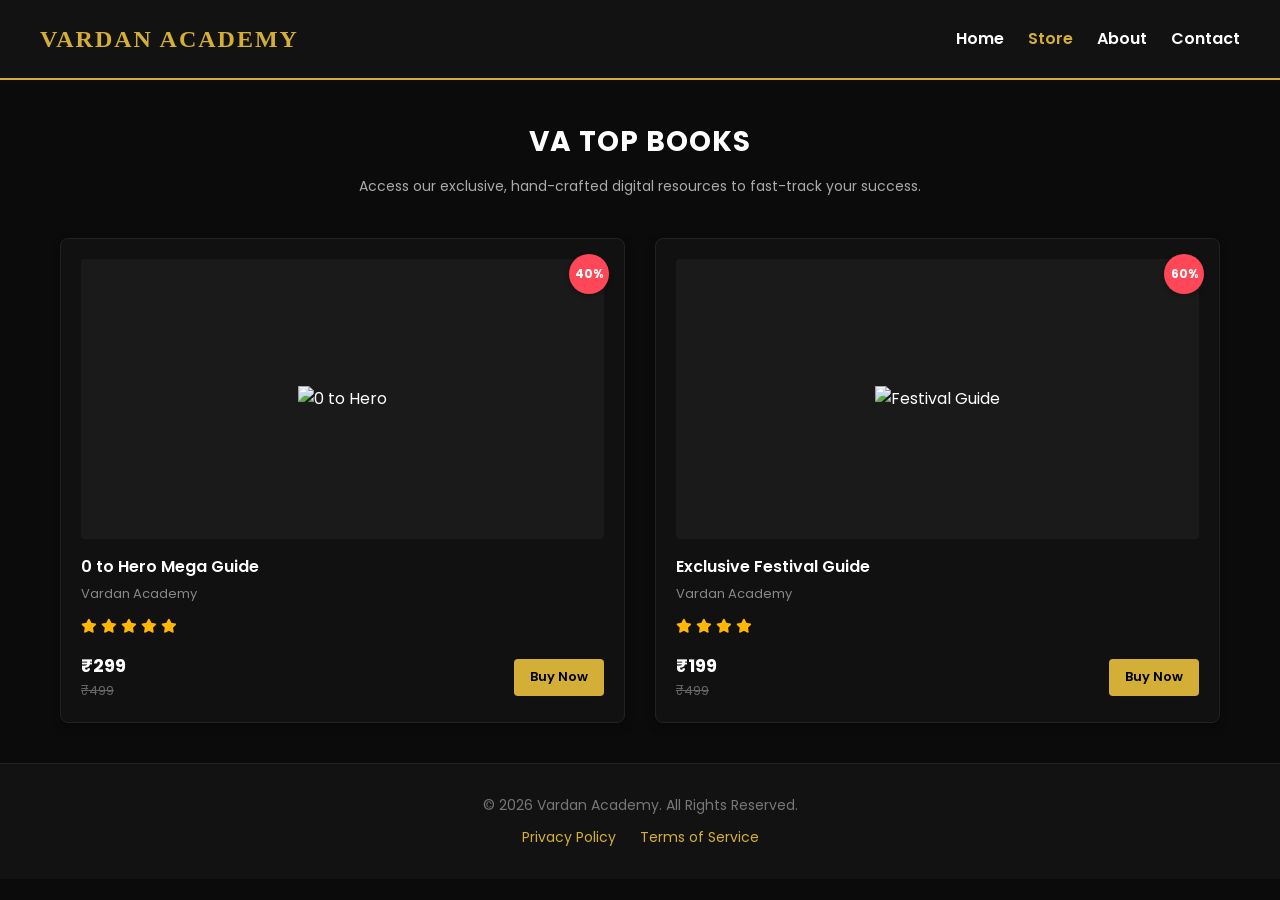
==== store.html @ 58d8c9d0 "Create store.html" ====
<!DOCTYPE html>
<html lang="en">
<head>
    <meta charset="UTF-8">
    <meta name="viewport" content="width=device-width, initial-scale=1.0">
    <title>Premium Store | Vardan Academy</title>
    <link rel="stylesheet" href="style.css">
    <!-- Google Fonts -->
    <link href="https://fonts.googleapis.com/css2?family=Poppins:wght@400;500;600;700&display=swap" rel="stylesheet">
    <!-- FontAwesome for Stars -->
    <link rel="stylesheet" href="https://cdnjs.cloudflare.com/ajax/libs/font-awesome/6.0.0/css/all.min.css">
    <style>
        body {
            font-family: 'Poppins', sans-serif;
            background-color: #0b0b0b;
            color: #fff;
        }
        .store-container {
            max-width: 1200px;
            margin: 40px auto;
            padding: 0 20px;
            text-align: center;
        }
        .store-title {
            font-size: 28px;
            font-weight: 700;
            margin-bottom: 10px;
            color: #fff;
            letter-spacing: 1px;
        }
        .store-subtitle {
            color: #aaa;
            font-size: 14px;
            margin-bottom: 40px;
        }
        /* Grid Layout like Bookswagon */
        .book-grid {
            display: grid;
            grid-template-columns: repeat(auto-fit, minmax(240px, 1fr));
            gap: 30px;
            justify-content: center;
        }
        /* Book Card Style */
        .book-card {
            background: #111;
            border: 1px solid #222;
            border-radius: 8px;
            padding: 20px;
            position: relative;
            text-align: left;
            box-shadow: 0 4px 10px rgba(0,0,0,0.3);
            transition: transform 0.3s ease;
        }
        .book-card:hover {
            transform: translateY(-5px);
            border-color: #d4af37;
        }
        /* Pro Discount Tag */
        .discount-tag {
            position: absolute;
            top: 15px;
            right: 15px;
            background: #ff4757;
            color: white;
            font-size: 12px;
            font-weight: 700;
            width: 40px;
            height: 40px;
            border-radius: 50%;
            display: flex;
            align-items: center;
            justify-content: center;
            z-index: 10;
            box-shadow: 0 2px 5px rgba(0,0,0,0.3);
        }
        /* Book Image Container */
        .book-img-box {
            width: 100%;
            height: 280px;
            display: flex;
            align-items: center;
            justify-content: center;
            margin-bottom: 15px;
            background: #1a1a1a;
            border-radius: 4px;
            overflow: hidden;
        }
        .book-img-box img {
            max-width: 100%;
            max-height: 100%;
            object-fit: contain;
            pointer-events: none;
        }
        /* Book Info */
        .book-name {
            font-size: 16px;
            font-weight: 600;
            color: #fff;
            margin: 5px 0;
            white-space: nowrap;
            overflow: hidden;
            text-overflow: ellipsis;
        }
        .book-author {
            font-size: 13px;
            color: #888;
            margin-bottom: 10px;
        }
        /* Star Ratings */
        .rating-stars {
            color: #ffb703;
            font-size: 14px;
            margin-bottom: 15px;
        }
        /* Price & Button Row */
        .price-btn-row {
            display: flex;
            justify-content: space-between;
            align-items: center;
        }
        .price-box {
            display: flex;
            flex-direction: column;
        }
        .current-price {
            font-size: 18px;
            font-weight: 700;
            color: #fff;
        }
        .old-price {
            font-size: 13px;
            color: #666;
            text-decoration: line-through;
        }
        .buy-btn {
            background: #d4af37;
            color: #000;
            padding: 8px 16px;
            border-radius: 4px;
            font-weight: 600;
            font-size: 13px;
            text-decoration: none;
            transition: background 0.2s;
        }
        .buy-btn:hover {
            background: #fff;
        }
    </style>
</head>
<body>

    <!-- Header / Navbar -->
    <header class="navbar">
        <div class="logo">VARDAN ACADEMY</div>
        <nav>
            <a href="index.html">Home</a>
            <a href="store.html" class="active">Store</a>
            <a href="#">About</a>
            <a href="#">Contact</a>
        </nav>
    </header>

    <!-- Pro Store Section -->
    <div class="store-container">
        <h1 class="store-title">VA TOP BOOKS</h1>
        <p class="store-subtitle">Access our exclusive, hand-crafted digital resources to fast-track your success.</p>
        
        <div class="book-grid">
            
            <!-- Book 1 -->
            <div class="book-card">
                <div class="discount-tag">40%</div>
                <div class="book-img-box">
                    <img src="cover.jpg" alt="0 to Hero">
                </div>
                <div class="book-name">0 to Hero Mega Guide</div>
                <div class="book-author">Vardan Academy</div>
                <div class="rating-stars">
                    <i class="fas fa-star"></i>
                    <i class="fas fa-star"></i>
                    <i class="fas fa-star"></i>
                    <i class="fas fa-star"></i>
                    <i class="fas fa-star"></i>
                </div>
                <div class="price-btn-row">
                    <div class="price-box">
                        <span class="current-price">₹299</span>
                        <span class="old-price">₹499</span>
                    </div>
                    <a href="upi://pay?pa=aryasuraj25004@okhdfcbank&pn=Vardan%20Academy&am=299&cu=INR" class="buy-btn">Buy Now</a>
                </div>
            </div>

            <!-- Book 2 -->
            <div class="book-card">
                <div class="discount-tag">60%</div>
                <div class="book-img-box">
                    <img src="cover.jpg" alt="Festival Guide">
                </div>
                <div class="book-name">Exclusive Festival Guide</div>
                <div class="book-author">Vardan Academy</div>
                <div class="rating-stars">
                    <i class="fas fa-star"></i>
                    <i class="fas fa-star"></i>
                    <i class="fas fa-star"></i>
                    <i class="fas fa-star"></i>
                    <i class="fas fa-star-4-half"></i>
                </div>
                <div class="price-btn-row">
                    <div class="price-box">
                        <span class="current-price">₹199</span>
                        <span class="old-price">₹499</span>
                    </div>
                    <a href="upi://pay?pa=aryasuraj25004@okhdfcbank&pn=Vardan%20Academy&am=199&cu=INR" class="buy-btn">Buy Now</a>
                </div>
            </div>

        </div>
    </div>

    <!-- Footer -->
    <footer>
        <p>&copy; 2026 Vardan Academy. All Rights Reserved.</p>
        <div class="footer-links">
            <a href="#">Privacy Policy</a>
            <a href="#">Terms of Service</a>
        </div>
    </footer>

    <script src="script.js"></script>
</body>
                                           </html>
---- style.css ----
/* Reset & Base Styles */
* {
    margin: 0;
    padding: 0;
    box-sizing: border-box;
}

body {
    font-family: 'Poppins', sans-serif;
    background-color: #0a0a0a; /* Premium Dark Background */
    color: #ffffff;
    line-height: 1.6;
}

/* Navbar / Header */
.navbar {
    display: flex;
    justify-content: space-between;
    align-items: center;
    padding: 20px 40px;
    background-color: #121212;
    border-bottom: 2px solid #d4af37; /* Gold Border */
    position: sticky;
    top: 0;
    z-index: 100;
}

.logo {
    font-family: 'Cinzel', serif;
    font-size: 24px;
    font-weight: 800;
    color: #d4af37; /* Metallic Gold */
    letter-spacing: 2px;
}

.navbar nav a {
    color: #ffffff;
    text-decoration: none;
    margin-left: 20px;
    font-weight: 600;
    transition: color 0.3s;
}

.navbar nav a:hover, .navbar nav a.active {
    color: #d4af37;
}

/* Hero Section */
.hero {
    height: 80vh;
    display: flex;
    align-items: center;
    justify-content: center;
    text-align: center;
    background: radial-gradient(circle, #1a1a1a 0%, #0a0a0a 100%);
    padding: 20px;
}

.hero-content h1 {
    font-family: 'Cinzel', serif;
    font-size: 48px;
    color: #d4af37;
    margin-bottom: 20px;
}

.hero-content p {
    font-size: 18px;
    max-width: 600px;
    margin: 0 auto 30px auto;
    color: #cccccc;
}

/* Premium Buttons */
.hero-buttons a {
    display: inline-block;
    padding: 12px 30px;
    text-decoration: none;
    font-weight: 600;
    border-radius: 4px;
    margin: 10px;
    transition: all 0.3s;
}

.btn-gold {
    background-color: #d4af37;
    color: #0a0a0a;
}

.btn-gold:hover {
    background-color: #f3e5ab;
    transform: translateY(-2px);
}

.btn-outline {
    border: 2px solid #d4af37;
    color: #d4af37;
}

.btn-outline:hover {
    background-color: #d4af37;
    color: #0a0a0a;
    transform: translateY(-2px);
}

/* Footer */
footer {
    background-color: #121212;
    text-align: center;
    padding: 30px 20px;
    border-top: 1px solid #222222;
    font-size: 14px;
    color: #777777;
}

footer .footer-links {
    margin-top: 10px;
}

footer .footer-links a {
    color: #d4af37;
    text-decoration: none;
    margin: 0 10px;
}

/* Mobile Responsive */
@media (max-width: 768px) {
    .navbar {
        flex-direction: column;
        padding: 15px;
    }
    .navbar nav {
        margin-top: 15px;
    }
    .hero-content h1 {
        font-size: 32px;
    }
    .hero-content p {
        font-size: 14px;
    }
  }
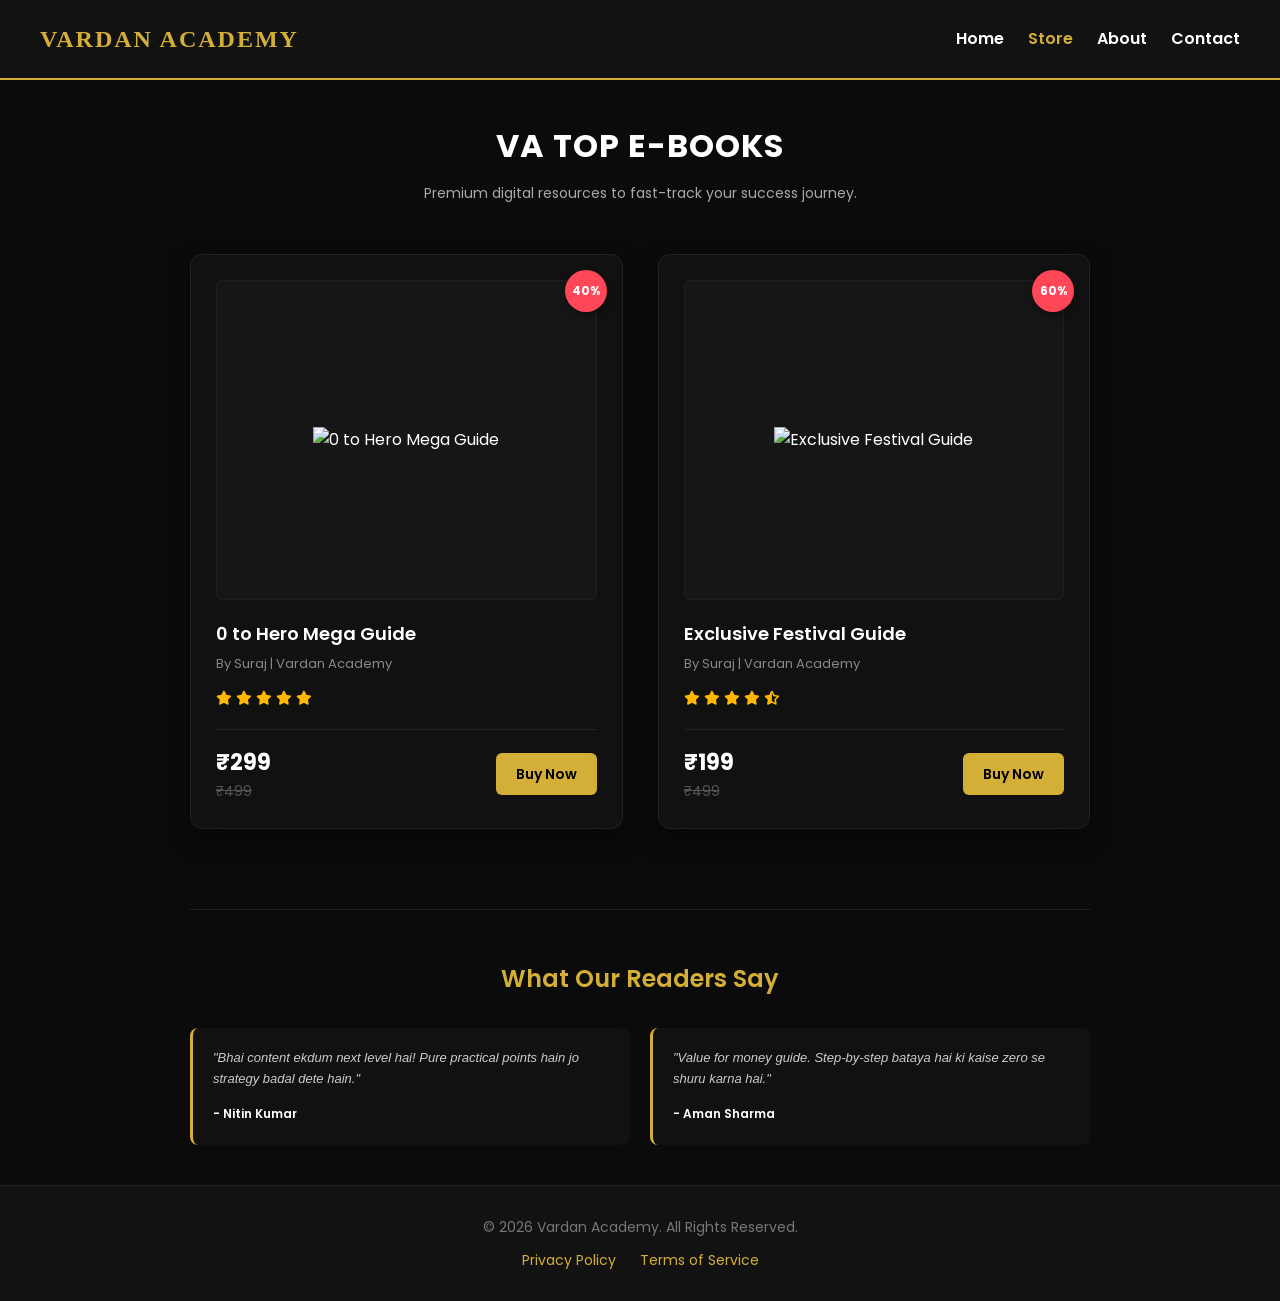
==== commit b83d7fbc: "Create store.html" ====
--- a/store.html
+++ b/store.html
@@ -7,13 +7,14 @@
     <link rel="stylesheet" href="style.css">
     <!-- Google Fonts -->
     <link href="https://fonts.googleapis.com/css2?family=Poppins:wght@400;500;600;700&display=swap" rel="stylesheet">
-    <!-- FontAwesome for Stars -->
+    <!-- FontAwesome for Stars & Icons -->
     <link rel="stylesheet" href="https://cdnjs.cloudflare.com/ajax/libs/font-awesome/6.0.0/css/all.min.css">
     <style>
         body {
             font-family: 'Poppins', sans-serif;
             background-color: #0b0b0b;
             color: #fff;
+            margin: 0;
         }
         .store-container {
             max-width: 1200px;
@@ -22,7 +23,7 @@
             text-align: center;
         }
         .store-title {
-            font-size: 28px;
+            font-size: 32px;
             font-weight: 700;
             margin-bottom: 10px;
             color: #fff;
@@ -31,25 +32,27 @@
         .store-subtitle {
             color: #aaa;
             font-size: 14px;
-            margin-bottom: 40px;
+            margin-bottom: 50px;
         }
         /* Grid Layout like Bookswagon */
         .book-grid {
             display: grid;
-            grid-template-columns: repeat(auto-fit, minmax(240px, 1fr));
-            gap: 30px;
+            grid-template-columns: repeat(auto-fit, minmax(280px, 1fr));
+            gap: 35px;
             justify-content: center;
+            max-width: 900px;
+            margin: 0 auto;
         }
         /* Book Card Style */
         .book-card {
             background: #111;
             border: 1px solid #222;
-            border-radius: 8px;
-            padding: 20px;
+            border-radius: 12px;
+            padding: 25px;
             position: relative;
             text-align: left;
-            box-shadow: 0 4px 10px rgba(0,0,0,0.3);
-            transition: transform 0.3s ease;
+            box-shadow: 0 10px 25px rgba(0,0,0,0.5);
+            transition: transform 0.3s ease, border-color 0.3s ease;
         }
         .book-card:hover {
             transform: translateY(-5px);
@@ -64,26 +67,27 @@
             color: white;
             font-size: 12px;
             font-weight: 700;
-            width: 40px;
-            height: 40px;
+            width: 42px;
+            height: 42px;
             border-radius: 50%;
             display: flex;
             align-items: center;
             justify-content: center;
             z-index: 10;
-            box-shadow: 0 2px 5px rgba(0,0,0,0.3);
+            box-shadow: 0 4px 8px rgba(0,0,0,0.3);
         }
         /* Book Image Container */
         .book-img-box {
             width: 100%;
-            height: 280px;
+            height: 320px;
             display: flex;
             align-items: center;
             justify-content: center;
-            margin-bottom: 15px;
-            background: #1a1a1a;
-            border-radius: 4px;
+            margin-bottom: 20px;
+            background: #161616;
+            border-radius: 6px;
             overflow: hidden;
+            border: 1px solid #1f1f1f;
         }
         .book-img-box img {
             max-width: 100%;
@@ -93,57 +97,95 @@
         }
         /* Book Info */
         .book-name {
-            font-size: 16px;
+            font-size: 18px;
             font-weight: 600;
             color: #fff;
             margin: 5px 0;
-            white-space: nowrap;
-            overflow: hidden;
-            text-overflow: ellipsis;
         }
         .book-author {
             font-size: 13px;
             color: #888;
-            margin-bottom: 10px;
+            margin-bottom: 12px;
         }
         /* Star Ratings */
         .rating-stars {
             color: #ffb703;
             font-size: 14px;
-            margin-bottom: 15px;
+            margin-bottom: 20px;
         }
         /* Price & Button Row */
         .price-btn-row {
             display: flex;
             justify-content: space-between;
             align-items: center;
+            border-top: 1px solid #222;
+            padding-top: 15px;
         }
         .price-box {
             display: flex;
             flex-direction: column;
         }
         .current-price {
-            font-size: 18px;
+            font-size: 22px;
             font-weight: 700;
             color: #fff;
         }
         .old-price {
-            font-size: 13px;
-            color: #666;
+            font-size: 14px;
+            color: #555;
             text-decoration: line-through;
         }
         .buy-btn {
             background: #d4af37;
             color: #000;
-            padding: 8px 16px;
-            border-radius: 4px;
-            font-weight: 600;
-            font-size: 13px;
+            padding: 10px 20px;
+            border-radius: 6px;
+            font-weight: 600;
+            font-size: 14px;
             text-decoration: none;
-            transition: background 0.2s;
+            transition: background 0.2s, transform 0.1s;
         }
         .buy-btn:hover {
             background: #fff;
+            transform: scale(1.02);
+        }
+
+        /* Testimonials / Trust Section */
+        .trust-section {
+            max-width: 900px;
+            margin: 80px auto 40px auto;
+            border-top: 1px solid #222;
+            padding-top: 50px;
+        }
+        .trust-title {
+            font-size: 24px;
+            font-weight: 600;
+            margin-bottom: 30px;
+            color: #d4af37;
+        }
+        .review-grid {
+            display: grid;
+            grid-template-columns: repeat(auto-fit, minmax(260px, 1fr));
+            gap: 20px;
+        }
+        .review-card {
+            background: #111;
+            padding: 20px;
+            border-radius: 8px;
+            text-align: left;
+            border-left: 3px solid #d4af37;
+        }
+        .review-text {
+            font-size: 13px;
+            color: #ccc;
+            font-style: italic;
+            line-height: 1.6;
+            margin-bottom: 10px;
+        }
+        .reviewer-name {
+            font-size: 12px;
+            font-weight: 600;
+            color: #fff;
         }
     </style>
 </head>
@@ -162,8 +204,8 @@
 
     <!-- Pro Store Section -->
     <div class="store-container">
-        <h1 class="store-title">VA TOP BOOKS</h1>
-        <p class="store-subtitle">Access our exclusive, hand-crafted digital resources to fast-track your success.</p>
+        <h1 class="store-title">VA TOP E-BOOKS</h1>
+        <p class="store-subtitle">Premium digital resources to fast-track your success journey.</p>
         
         <div class="book-grid">
             
@@ -171,10 +213,11 @@
             <div class="book-card">
                 <div class="discount-tag">40%</div>
                 <div class="book-img-box">
-                    <img src="cover.jpg" alt="0 to Hero">
+                    <!-- Directly using your exact file name from github -->
+                    <img src="file_00000000bf1871faa442301b4e99f57d3eb84e3e50b86a8a0f90e542e7bfe621" alt="0 to Hero Mega Guide">
                 </div>
                 <div class="book-name">0 to Hero Mega Guide</div>
-                <div class="book-author">Vardan Academy</div>
+                <div class="book-author">By Suraj | Vardan Academy</div>
                 <div class="rating-stars">
                     <i class="fas fa-star"></i>
                     <i class="fas fa-star"></i>
@@ -195,16 +238,17 @@
             <div class="book-card">
                 <div class="discount-tag">60%</div>
                 <div class="book-img-box">
-                    <img src="cover.jpg" alt="Festival Guide">
+                    <!-- Using the same image asset for secondary product -->
+                    <img src="file_00000000bf1871faa442301b4e99f57d3eb84e3e50b86a8a0f90e542e7bfe621" alt="Exclusive Festival Guide">
                 </div>
                 <div class="book-name">Exclusive Festival Guide</div>
-                <div class="book-author">Vardan Academy</div>
+                <div class="book-author">By Suraj | Vardan Academy</div>
                 <div class="rating-stars">
                     <i class="fas fa-star"></i>
                     <i class="fas fa-star"></i>
                     <i class="fas fa-star"></i>
                     <i class="fas fa-star"></i>
-                    <i class="fas fa-star-4-half"></i>
+                    <i class="fas fa-star-half-alt"></i>
                 </div>
                 <div class="price-btn-row">
                     <div class="price-box">
@@ -215,6 +259,21 @@
                 </div>
             </div>
 
+        </div>
+
+        <!-- Trust / Testimonials Section -->
+        <div class="trust-section">
+            <h2 class="trust-title">What Our Readers Say</h2>
+            <div class="review-grid">
+                <div class="review-card">
+                    <p class="review-text">"Bhai content ekdum next level hai! Pure practical points hain jo strategy badal dete hain."</p>
+                    <span class="reviewer-name">- Nitin Kumar</span>
+                </div>
+                <div class="review-card">
+                    <p class="review-text">"Value for money guide. Step-by-step bataya hai ki kaise zero se shuru karna hai."</p>
+                    <span class="reviewer-name">- Aman Sharma</span>
+                </div>
+            </div>
         </div>
     </div>
 
@@ -229,5 +288,5 @@
 
     <script src="script.js"></script>
 </body>
-                                           </html>
-  
+  </html>
+                  
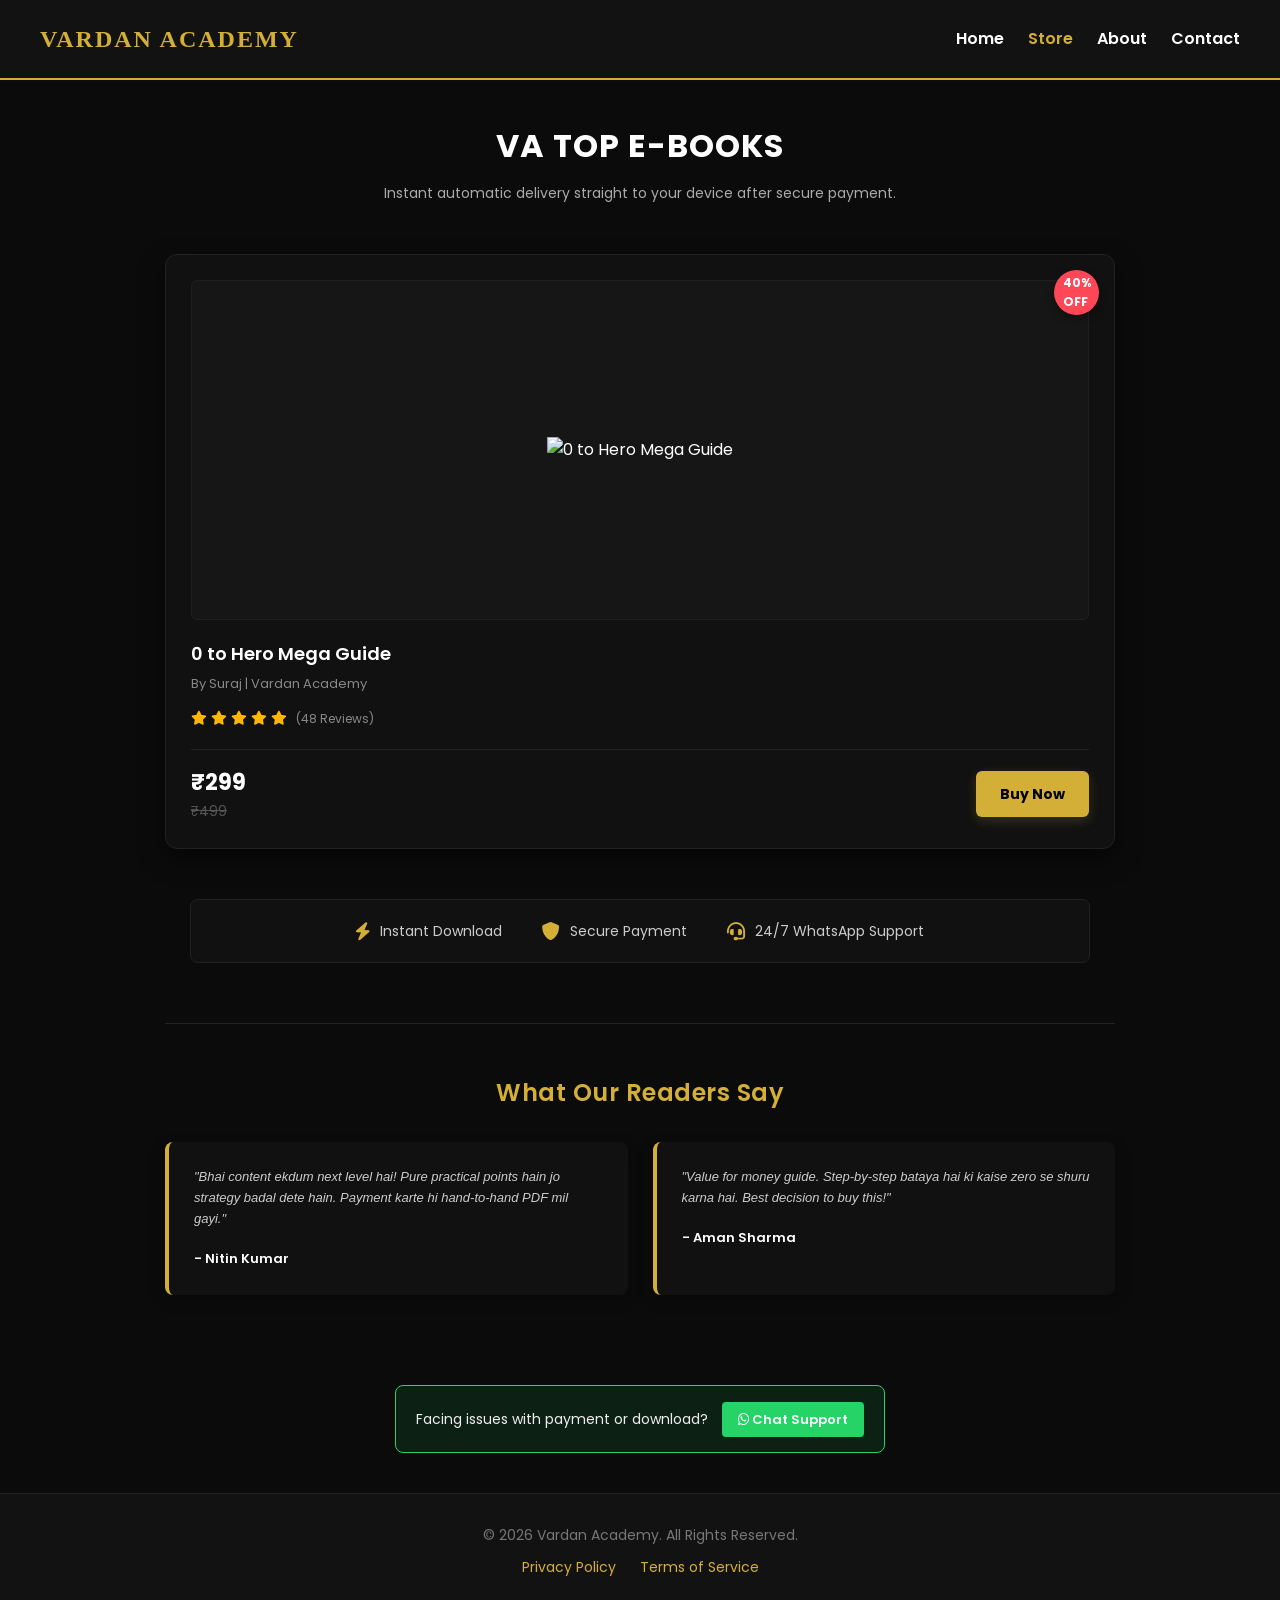
==== commit 586a6a42: "Create store.html" ====
--- a/store.html
+++ b/store.html
@@ -3,11 +3,11 @@
 <head>
     <meta charset="UTF-8">
     <meta name="viewport" content="width=device-width, initial-scale=1.0">
-    <title>Premium Store | Vardan Academy</title>
+    <title>Premium PDF Store | Vardan Academy</title>
     <link rel="stylesheet" href="style.css">
     <!-- Google Fonts -->
     <link href="https://fonts.googleapis.com/css2?family=Poppins:wght@400;500;600;700&display=swap" rel="stylesheet">
-    <!-- FontAwesome for Stars & Icons -->
+    <!-- FontAwesome for Stars & Trust Icons -->
     <link rel="stylesheet" href="https://cdnjs.cloudflare.com/ajax/libs/font-awesome/6.0.0/css/all.min.css">
     <style>
         body {
@@ -34,16 +34,18 @@
             font-size: 14px;
             margin-bottom: 50px;
         }
-        /* Grid Layout like Bookswagon */
+        
+        /* Premium Grid Layout */
         .book-grid {
             display: grid;
-            grid-template-columns: repeat(auto-fit, minmax(280px, 1fr));
+            grid-template-columns: repeat(auto-fit, minmax(290px, 1fr));
             gap: 35px;
             justify-content: center;
-            max-width: 900px;
+            max-width: 950px;
             margin: 0 auto;
         }
-        /* Book Card Style */
+        
+        /* Pro Book Card */
         .book-card {
             background: #111;
             border: 1px solid #222;
@@ -58,7 +60,8 @@
             transform: translateY(-5px);
             border-color: #d4af37;
         }
-        /* Pro Discount Tag */
+        
+        /* Red Discount Tag */
         .discount-tag {
             position: absolute;
             top: 15px;
@@ -67,8 +70,8 @@
             color: white;
             font-size: 12px;
             font-weight: 700;
-            width: 42px;
-            height: 42px;
+            width: 45px;
+            height: 45px;
             border-radius: 50%;
             display: flex;
             align-items: center;
@@ -76,10 +79,11 @@
             z-index: 10;
             box-shadow: 0 4px 8px rgba(0,0,0,0.3);
         }
-        /* Book Image Container */
+        
+        /* Image Box */
         .book-img-box {
             width: 100%;
-            height: 320px;
+            height: 340px;
             display: flex;
             align-items: center;
             justify-content: center;
@@ -95,7 +99,7 @@
             object-fit: contain;
             pointer-events: none;
         }
-        /* Book Info */
+        
         .book-name {
             font-size: 18px;
             font-weight: 600;
@@ -107,13 +111,15 @@
             color: #888;
             margin-bottom: 12px;
         }
-        /* Star Ratings */
+        
+        /* Golden Rating Stars */
         .rating-stars {
             color: #ffb703;
             font-size: 14px;
             margin-bottom: 20px;
         }
-        /* Price & Button Row */
+        
+        /* Price & Buy Button Area */
         .price-btn-row {
             display: flex;
             justify-content: space-between;
@@ -135,25 +141,53 @@
             color: #555;
             text-decoration: line-through;
         }
+        
+        /* Pro Instant Buy Button */
         .buy-btn {
             background: #d4af37;
             color: #000;
-            padding: 10px 20px;
+            padding: 12px 24px;
             border-radius: 6px;
-            font-weight: 600;
+            font-weight: 700;
             font-size: 14px;
             text-decoration: none;
             transition: background 0.2s, transform 0.1s;
+            box-shadow: 0 4px 12px rgba(212, 175, 55, 0.2);
         }
         .buy-btn:hover {
             background: #fff;
             transform: scale(1.02);
         }
 
-        /* Testimonials / Trust Section */
+        /* Guarantee badges for Trust */
+        .features-bar {
+            display: flex;
+            justify-content: center;
+            gap: 40px;
+            flex-wrap: wrap;
+            margin: 50px auto;
+            max-width: 900px;
+            background: #111;
+            padding: 20px;
+            border-radius: 8px;
+            border: 1px solid #222;
+        }
+        .feature-item {
+            font-size: 14px;
+            color: #ccc;
+            display: flex;
+            align-items: center;
+            gap: 10px;
+        }
+        .feature-item i {
+            color: #d4af37;
+            font-size: 18px;
+        }
+        
+        /* Reviews / Testimonials */
         .trust-section {
-            max-width: 900px;
-            margin: 80px auto 40px auto;
+            max-width: 950px;
+            margin: 60px auto 40px auto;
             border-top: 1px solid #222;
             padding-top: 50px;
         }
@@ -162,30 +196,52 @@
             font-weight: 600;
             margin-bottom: 30px;
             color: #d4af37;
+            letter-spacing: 0.5px;
         }
         .review-grid {
             display: grid;
-            grid-template-columns: repeat(auto-fit, minmax(260px, 1fr));
-            gap: 20px;
+            grid-template-columns: repeat(auto-fit, minmax(280px, 1fr));
+            gap: 25px;
         }
         .review-card {
             background: #111;
-            padding: 20px;
+            padding: 25px;
             border-radius: 8px;
             text-align: left;
-            border-left: 3px solid #d4af37;
+            border-left: 4px solid #d4af37;
+            box-shadow: 0 5px 15px rgba(0,0,0,0.3);
         }
         .review-text {
             font-size: 13px;
             color: #ccc;
             font-style: italic;
             line-height: 1.6;
-            margin-bottom: 10px;
+            margin-bottom: 15px;
         }
         .reviewer-name {
-            font-size: 12px;
+            font-size: 13px;
             font-weight: 600;
             color: #fff;
+        }
+        
+        /* Direct WhatsApp Support Button */
+        .support-box {
+            margin-top: 50px;
+            background: rgba(37, 211, 102, 0.1);
+            border: 1px solid #25d366;
+            padding: 20px;
+            border-radius: 8px;
+            display: inline-block;
+        }
+        .support-btn {
+            background: #25d366;
+            color: #fff;
+            padding: 8px 16px;
+            border-radius: 4px;
+            text-decoration: none;
+            font-weight: 600;
+            font-size: 13px;
+            margin-left: 10px;
         }
     </style>
 </head>
@@ -205,15 +261,14 @@
     <!-- Pro Store Section -->
     <div class="store-container">
         <h1 class="store-title">VA TOP E-BOOKS</h1>
-        <p class="store-subtitle">Premium digital resources to fast-track your success journey.</p>
+        <p class="store-subtitle">Instant automatic delivery straight to your device after secure payment.</p>
         
         <div class="book-grid">
             
-            <!-- Book 1 -->
+            <!-- PDF Item 1 -->
             <div class="book-card">
-                <div class="discount-tag">40%</div>
+                <div class="discount-tag">40%<br>OFF</div>
                 <div class="book-img-box">
-                    <!-- Directly using your exact file name from github -->
                     <img src="file_00000000bf1871faa442301b4e99f57d3eb84e3e50b86a8a0f90e542e7bfe621" alt="0 to Hero Mega Guide">
                 </div>
                 <div class="book-name">0 to Hero Mega Guide</div>
@@ -224,41 +279,25 @@
                     <i class="fas fa-star"></i>
                     <i class="fas fa-star"></i>
                     <i class="fas fa-star"></i>
+                    <span style="color:#888; font-size:12px; margin-left:5px;">(48 Reviews)</span>
                 </div>
                 <div class="price-btn-row">
                     <div class="price-box">
                         <span class="current-price">₹299</span>
                         <span class="old-price">₹499</span>
                     </div>
-                    <a href="upi://pay?pa=aryasuraj25004@okhdfcbank&pn=Vardan%20Academy&am=299&cu=INR" class="buy-btn">Buy Now</a>
+                    <!-- PASTE YOUR AUTOMATIC PDF DOWNLOAD LINK BELOW IN href -->
+                    <a href="#" class="buy-btn">Buy Now</a>
                 </div>
             </div>
 
-            <!-- Book 2 -->
-            <div class="book-card">
-                <div class="discount-tag">60%</div>
-                <div class="book-img-box">
-                    <!-- Using the same image asset for secondary product -->
-                    <img src="file_00000000bf1871faa442301b4e99f57d3eb84e3e50b86a8a0f90e542e7bfe621" alt="Exclusive Festival Guide">
-                </div>
-                <div class="book-name">Exclusive Festival Guide</div>
-                <div class="book-author">By Suraj | Vardan Academy</div>
-                <div class="rating-stars">
-                    <i class="fas fa-star"></i>
-                    <i class="fas fa-star"></i>
-                    <i class="fas fa-star"></i>
-                    <i class="fas fa-star"></i>
-                    <i class="fas fa-star-half-alt"></i>
-                </div>
-                <div class="price-btn-row">
-                    <div class="price-box">
-                        <span class="current-price">₹199</span>
-                        <span class="old-price">₹499</span>
-                    </div>
-                    <a href="upi://pay?pa=aryasuraj25004@okhdfcbank&pn=Vardan%20Academy&am=199&cu=INR" class="buy-btn">Buy Now</a>
-                </div>
-            </div>
-
+        </div>
+
+        <!-- Trust Features Bar -->
+        <div class="features-bar">
+            <div class="feature-item"><i class="fas fa-bolt"></i> Instant Download</div>
+            <div class="feature-item"><i class="fas fa-shield-alt"></i> Secure Payment</div>
+            <div class="feature-item"><i class="fas fa-headset"></i> 24/7 WhatsApp Support</div>
         </div>
 
         <!-- Trust / Testimonials Section -->
@@ -266,14 +305,20 @@
             <h2 class="trust-title">What Our Readers Say</h2>
             <div class="review-grid">
                 <div class="review-card">
-                    <p class="review-text">"Bhai content ekdum next level hai! Pure practical points hain jo strategy badal dete hain."</p>
+                    <p class="review-text">"Bhai content ekdum next level hai! Pure practical points hain jo strategy badal dete hain. Payment karte hi hand-to-hand PDF mil gayi."</p>
                     <span class="reviewer-name">- Nitin Kumar</span>
                 </div>
                 <div class="review-card">
-                    <p class="review-text">"Value for money guide. Step-by-step bataya hai ki kaise zero se shuru karna hai."</p>
+                    <p class="review-text">"Value for money guide. Step-by-step bataya hai ki kaise zero se shuru karna hai. Best decision to buy this!"</p>
                     <span class="reviewer-name">- Aman Sharma</span>
                 </div>
             </div>
+        </div>
+
+        <!-- Support Box -->
+        <div class="support-box">
+            <span style="font-size: 14px; color: #eee;">Facing issues with payment or download?</span>
+            <a href="https://wa.me/91YOURNUMBER" class="support-btn" target="_blank"><i class="fab fa-whatsapp"></i> Chat Support</a>
         </div>
     </div>
 
@@ -288,5 +333,5 @@
 
     <script src="script.js"></script>
 </body>
-  </html>
-                  
+                  </html>
+                      
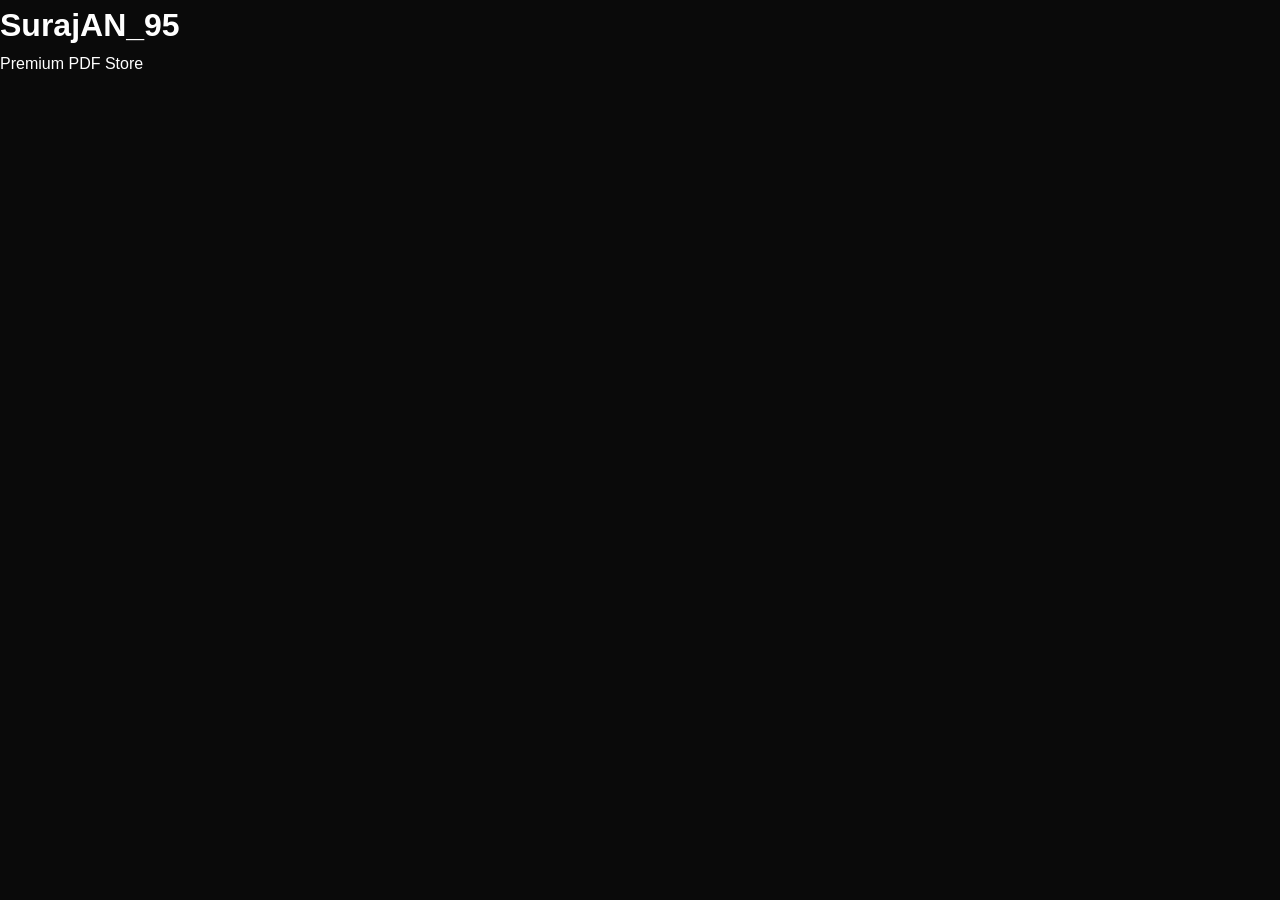
==== commit 69bcdb35: "Create store.html" ====
--- a/store.html
+++ b/store.html
@@ -1,337 +1,22 @@
 <!DOCTYPE html>
-<html lang="en">
+<html lang="hi">
 <head>
     <meta charset="UTF-8">
     <meta name="viewport" content="width=device-width, initial-scale=1.0">
-    <title>Premium PDF Store | Vardan Academy</title>
+    <title>SurajAN_95 - Premium PDF Store</title>
     <link rel="stylesheet" href="style.css">
-    <!-- Google Fonts -->
-    <link href="https://fonts.googleapis.com/css2?family=Poppins:wght@400;500;600;700&display=swap" rel="stylesheet">
-    <!-- FontAwesome for Stars & Trust Icons -->
-    <link rel="stylesheet" href="https://cdnjs.cloudflare.com/ajax/libs/font-awesome/6.0.0/css/all.min.css">
-    <style>
-        body {
-            font-family: 'Poppins', sans-serif;
-            background-color: #0b0b0b;
-            color: #fff;
-            margin: 0;
-        }
-        .store-container {
-            max-width: 1200px;
-            margin: 40px auto;
-            padding: 0 20px;
-            text-align: center;
-        }
-        .store-title {
-            font-size: 32px;
-            font-weight: 700;
-            margin-bottom: 10px;
-            color: #fff;
-            letter-spacing: 1px;
-        }
-        .store-subtitle {
-            color: #aaa;
-            font-size: 14px;
-            margin-bottom: 50px;
-        }
-        
-        /* Premium Grid Layout */
-        .book-grid {
-            display: grid;
-            grid-template-columns: repeat(auto-fit, minmax(290px, 1fr));
-            gap: 35px;
-            justify-content: center;
-            max-width: 950px;
-            margin: 0 auto;
-        }
-        
-        /* Pro Book Card */
-        .book-card {
-            background: #111;
-            border: 1px solid #222;
-            border-radius: 12px;
-            padding: 25px;
-            position: relative;
-            text-align: left;
-            box-shadow: 0 10px 25px rgba(0,0,0,0.5);
-            transition: transform 0.3s ease, border-color 0.3s ease;
-        }
-        .book-card:hover {
-            transform: translateY(-5px);
-            border-color: #d4af37;
-        }
-        
-        /* Red Discount Tag */
-        .discount-tag {
-            position: absolute;
-            top: 15px;
-            right: 15px;
-            background: #ff4757;
-            color: white;
-            font-size: 12px;
-            font-weight: 700;
-            width: 45px;
-            height: 45px;
-            border-radius: 50%;
-            display: flex;
-            align-items: center;
-            justify-content: center;
-            z-index: 10;
-            box-shadow: 0 4px 8px rgba(0,0,0,0.3);
-        }
-        
-        /* Image Box */
-        .book-img-box {
-            width: 100%;
-            height: 340px;
-            display: flex;
-            align-items: center;
-            justify-content: center;
-            margin-bottom: 20px;
-            background: #161616;
-            border-radius: 6px;
-            overflow: hidden;
-            border: 1px solid #1f1f1f;
-        }
-        .book-img-box img {
-            max-width: 100%;
-            max-height: 100%;
-            object-fit: contain;
-            pointer-events: none;
-        }
-        
-        .book-name {
-            font-size: 18px;
-            font-weight: 600;
-            color: #fff;
-            margin: 5px 0;
-        }
-        .book-author {
-            font-size: 13px;
-            color: #888;
-            margin-bottom: 12px;
-        }
-        
-        /* Golden Rating Stars */
-        .rating-stars {
-            color: #ffb703;
-            font-size: 14px;
-            margin-bottom: 20px;
-        }
-        
-        /* Price & Buy Button Area */
-        .price-btn-row {
-            display: flex;
-            justify-content: space-between;
-            align-items: center;
-            border-top: 1px solid #222;
-            padding-top: 15px;
-        }
-        .price-box {
-            display: flex;
-            flex-direction: column;
-        }
-        .current-price {
-            font-size: 22px;
-            font-weight: 700;
-            color: #fff;
-        }
-        .old-price {
-            font-size: 14px;
-            color: #555;
-            text-decoration: line-through;
-        }
-        
-        /* Pro Instant Buy Button */
-        .buy-btn {
-            background: #d4af37;
-            color: #000;
-            padding: 12px 24px;
-            border-radius: 6px;
-            font-weight: 700;
-            font-size: 14px;
-            text-decoration: none;
-            transition: background 0.2s, transform 0.1s;
-            box-shadow: 0 4px 12px rgba(212, 175, 55, 0.2);
-        }
-        .buy-btn:hover {
-            background: #fff;
-            transform: scale(1.02);
-        }
-
-        /* Guarantee badges for Trust */
-        .features-bar {
-            display: flex;
-            justify-content: center;
-            gap: 40px;
-            flex-wrap: wrap;
-            margin: 50px auto;
-            max-width: 900px;
-            background: #111;
-            padding: 20px;
-            border-radius: 8px;
-            border: 1px solid #222;
-        }
-        .feature-item {
-            font-size: 14px;
-            color: #ccc;
-            display: flex;
-            align-items: center;
-            gap: 10px;
-        }
-        .feature-item i {
-            color: #d4af37;
-            font-size: 18px;
-        }
-        
-        /* Reviews / Testimonials */
-        .trust-section {
-            max-width: 950px;
-            margin: 60px auto 40px auto;
-            border-top: 1px solid #222;
-            padding-top: 50px;
-        }
-        .trust-title {
-            font-size: 24px;
-            font-weight: 600;
-            margin-bottom: 30px;
-            color: #d4af37;
-            letter-spacing: 0.5px;
-        }
-        .review-grid {
-            display: grid;
-            grid-template-columns: repeat(auto-fit, minmax(280px, 1fr));
-            gap: 25px;
-        }
-        .review-card {
-            background: #111;
-            padding: 25px;
-            border-radius: 8px;
-            text-align: left;
-            border-left: 4px solid #d4af37;
-            box-shadow: 0 5px 15px rgba(0,0,0,0.3);
-        }
-        .review-text {
-            font-size: 13px;
-            color: #ccc;
-            font-style: italic;
-            line-height: 1.6;
-            margin-bottom: 15px;
-        }
-        .reviewer-name {
-            font-size: 13px;
-            font-weight: 600;
-            color: #fff;
-        }
-        
-        /* Direct WhatsApp Support Button */
-        .support-box {
-            margin-top: 50px;
-            background: rgba(37, 211, 102, 0.1);
-            border: 1px solid #25d366;
-            padding: 20px;
-            border-radius: 8px;
-            display: inline-block;
-        }
-        .support-btn {
-            background: #25d366;
-            color: #fff;
-            padding: 8px 16px;
-            border-radius: 4px;
-            text-decoration: none;
-            font-weight: 600;
-            font-size: 13px;
-            margin-left: 10px;
-        }
-    </style>
 </head>
 <body>
-
-    <!-- Header / Navbar -->
-    <header class="navbar">
-        <div class="logo">VARDAN ACADEMY</div>
-        <nav>
-            <a href="index.html">Home</a>
-            <a href="store.html" class="active">Store</a>
-            <a href="#">About</a>
-            <a href="#">Contact</a>
-        </nav>
+    <header>
+        <h1>SurajAN_95</h1>
+        <p>Premium PDF Store</p>
     </header>
 
-    <!-- Pro Store Section -->
-    <div class="store-container">
-        <h1 class="store-title">VA TOP E-BOOKS</h1>
-        <p class="store-subtitle">Instant automatic delivery straight to your device after secure payment.</p>
-        
-        <div class="book-grid">
-            
-            <!-- PDF Item 1 -->
-            <div class="book-card">
-                <div class="discount-tag">40%<br>OFF</div>
-                <div class="book-img-box">
-                    <img src="file_00000000bf1871faa442301b4e99f57d3eb84e3e50b86a8a0f90e542e7bfe621" alt="0 to Hero Mega Guide">
-                </div>
-                <div class="book-name">0 to Hero Mega Guide</div>
-                <div class="book-author">By Suraj | Vardan Academy</div>
-                <div class="rating-stars">
-                    <i class="fas fa-star"></i>
-                    <i class="fas fa-star"></i>
-                    <i class="fas fa-star"></i>
-                    <i class="fas fa-star"></i>
-                    <i class="fas fa-star"></i>
-                    <span style="color:#888; font-size:12px; margin-left:5px;">(48 Reviews)</span>
-                </div>
-                <div class="price-btn-row">
-                    <div class="price-box">
-                        <span class="current-price">₹299</span>
-                        <span class="old-price">₹499</span>
-                    </div>
-                    <!-- PASTE YOUR AUTOMATIC PDF DOWNLOAD LINK BELOW IN href -->
-                    <a href="#" class="buy-btn">Buy Now</a>
-                </div>
-            </div>
-
-        </div>
-
-        <!-- Trust Features Bar -->
-        <div class="features-bar">
-            <div class="feature-item"><i class="fas fa-bolt"></i> Instant Download</div>
-            <div class="feature-item"><i class="fas fa-shield-alt"></i> Secure Payment</div>
-            <div class="feature-item"><i class="fas fa-headset"></i> 24/7 WhatsApp Support</div>
-        </div>
-
-        <!-- Trust / Testimonials Section -->
-        <div class="trust-section">
-            <h2 class="trust-title">What Our Readers Say</h2>
-            <div class="review-grid">
-                <div class="review-card">
-                    <p class="review-text">"Bhai content ekdum next level hai! Pure practical points hain jo strategy badal dete hain. Payment karte hi hand-to-hand PDF mil gayi."</p>
-                    <span class="reviewer-name">- Nitin Kumar</span>
-                </div>
-                <div class="review-card">
-                    <p class="review-text">"Value for money guide. Step-by-step bataya hai ki kaise zero se shuru karna hai. Best decision to buy this!"</p>
-                    <span class="reviewer-name">- Aman Sharma</span>
-                </div>
-            </div>
-        </div>
-
-        <!-- Support Box -->
-        <div class="support-box">
-            <span style="font-size: 14px; color: #eee;">Facing issues with payment or download?</span>
-            <a href="https://wa.me/91YOURNUMBER" class="support-btn" target="_blank"><i class="fab fa-whatsapp"></i> Chat Support</a>
-        </div>
-    </div>
-
-    <!-- Footer -->
-    <footer>
-        <p>&copy; 2026 Vardan Academy. All Rights Reserved.</p>
-        <div class="footer-links">
-            <a href="#">Privacy Policy</a>
-            <a href="#">Terms of Service</a>
-        </div>
-    </footer>
+    <main>
+        <!-- तुम्हारी PDF प्रोडक्ट की डिटेल्स यहाँ आ जाएँगी -->
+    </main>
 
     <script src="script.js"></script>
 </body>
-                  </html>
-                      
+  </html>
+  
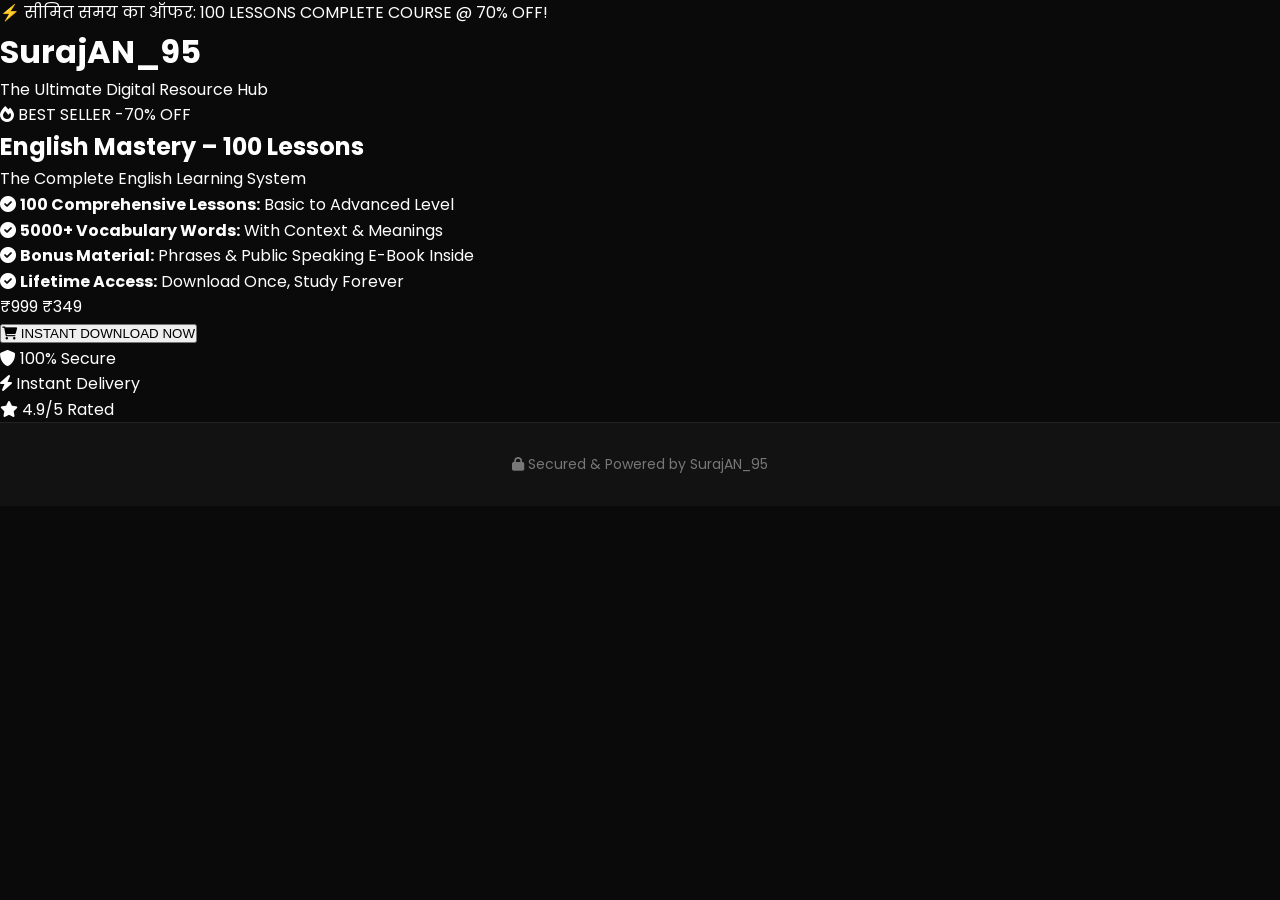
==== commit 505d6101: "Create store.html" ====
--- a/store.html
+++ b/store.html
@@ -3,20 +3,90 @@
 <head>
     <meta charset="UTF-8">
     <meta name="viewport" content="width=device-width, initial-scale=1.0">
-    <title>SurajAN_95 - Premium PDF Store</title>
+    <title>SurajAN_95 | Premium English Mastery</title>
+    <!-- Google Fonts से प्रीमियम फॉन्ट ले रहे हैं -->
+    <link href="https://fonts.googleapis.com/css2?family=Poppins:wght@400;600;700;800&display=swap" rel="stylesheet">
+    <!-- FontAwesome आइकॉन के लिए -->
+    <link rel="stylesheet" href="https://cdnjs.cloudflare.com/ajax/libs/font-awesome/6.0.0/css/all.min.css">
     <link rel="stylesheet" href="style.css">
 </head>
 <body>
-    <header>
-        <h1>SurajAN_95</h1>
-        <p>Premium PDF Store</p>
-    </header>
 
-    <main>
-        <!-- तुम्हारी PDF प्रोडक्ट की डिटेल्स यहाँ आ जाएँगी -->
-    </main>
+    <!-- Top Announcement Bar -->
+    <div class="announcement-bar">
+        ⚡ सीमित समय का ऑफर: 100 LESSONS COMPLETE COURSE @ 70% OFF!
+    </div>
+
+    <!-- Main Container -->
+    <div class="store-container">
+        
+        <!-- Header / Brand Name -->
+        <header class="store-header">
+            <h1 class="brand-name">SurajAN<span>_95</span></h1>
+            <p class="tagline">The Ultimate Digital Resource Hub</p>
+        </header>
+
+        <!-- Product Showcase Card -->
+        <div class="product-card">
+            
+            <!-- Badges -->
+            <div class="card-badges">
+                <span class="badge best-seller"><i class="fas fa-fire"></i> BEST SELLER</span>
+                <span class="badge discount">-70% OFF</span>
+            </div>
+
+            <!-- Product Title -->
+            <h2 class="product-title">English Mastery – 100 Lessons</h2>
+            <p class="product-subtitle">The Complete English Learning System</p>
+
+            <!-- Feature Bullet Points (What's Inside) -->
+            <div class="product-features">
+                <div class="feature-item">
+                    <i class="fas fa-check-circle"></i>
+                    <span><strong>100 Comprehensive Lessons:</strong> Basic to Advanced Level</span>
+                </div>
+                <div class="feature-item">
+                    <i class="fas fa-check-circle"></i>
+                    <span><strong>5000+ Vocabulary Words:</strong> With Context & Meanings</span>
+                </div>
+                <div class="feature-item">
+                    <i class="fas fa-check-circle"></i>
+                    <span><strong>Bonus Material:</strong> Phrases & Public Speaking E-Book Inside</span>
+                </div>
+                <div class="feature-item">
+                    <i class="fas fa-check-circle"></i>
+                    <span><strong>Lifetime Access:</strong> Download Once, Study Forever</span>
+                </div>
+            </div>
+
+            <!-- Pricing Section -->
+            <div class="price-section">
+                <span class="original-price">₹999</span>
+                <span class="current-price">₹349</span>
+            </div>
+
+            <!-- CTA Buy Button (MrBeast Style Pulsing Button) -->
+            <button class="buy-now-btn" id="checkout-btn">
+                <i class="fas fa-shopping-cart"></i> INSTANT DOWNLOAD NOW
+            </button>
+
+            <!-- Trust Badges -->
+            <div class="trust-badges">
+                <div class="trust-item"><i class="fas fa-shield-alt"></i> 100% Secure</div>
+                <div class="trust-item"><i class="fas fa-bolt"></i> Instant Delivery</div>
+                <div class="trust-item"><i class="fas fa-star"></i> 4.9/5 Rated</div>
+            </div>
+
+        </div>
+
+        <!-- Guarantee Section -->
+        <footer class="store-footer">
+            <p><i class="fas fa-lock"></i> Secured & Powered by SurajAN_95</p>
+        </footer>
+
+    </div>
 
     <script src="script.js"></script>
 </body>
-  </html>
+                  </html>
   
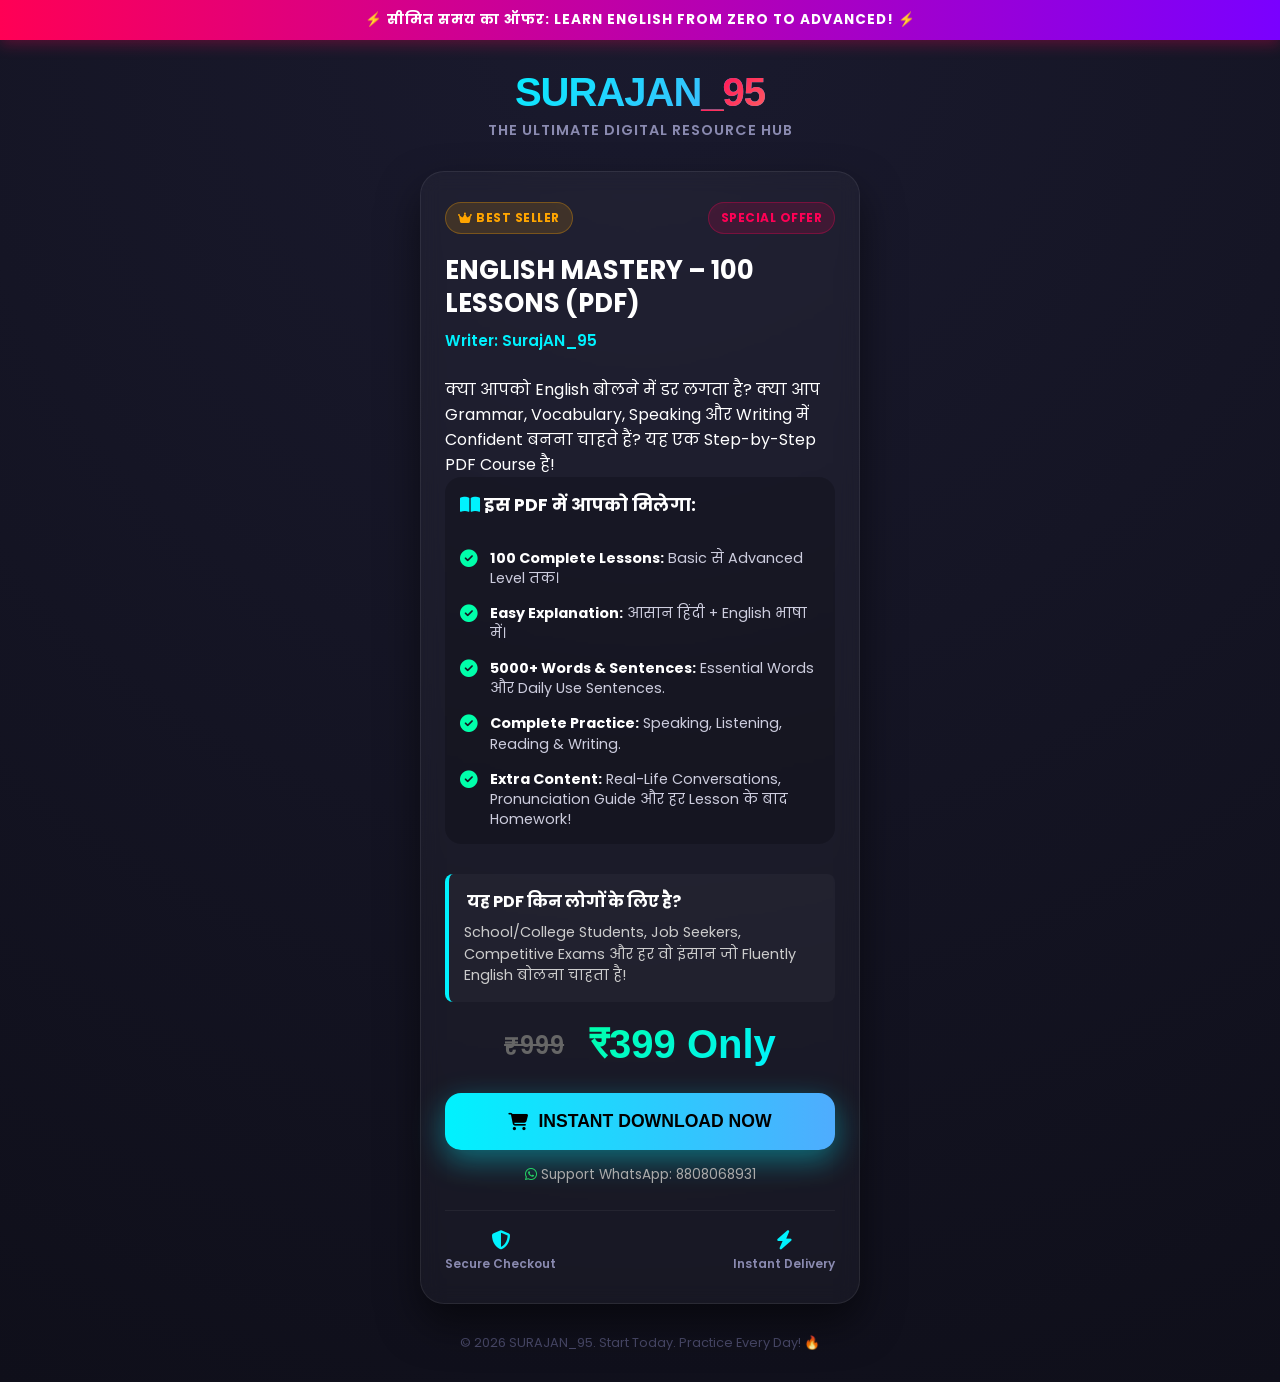
==== commit 975a5330: "Create store.html" ====
--- a/store.html
+++ b/store.html
@@ -3,90 +3,108 @@
 <head>
     <meta charset="UTF-8">
     <meta name="viewport" content="width=device-width, initial-scale=1.0">
-    <title>SurajAN_95 | Premium English Mastery</title>
-    <!-- Google Fonts से प्रीमियम फॉन्ट ले रहे हैं -->
+    <title>SURAJAN_95 | Official Store</title>
+    <!-- Google Fonts & FontAwesome Icons -->
     <link href="https://fonts.googleapis.com/css2?family=Poppins:wght@400;600;700;800&display=swap" rel="stylesheet">
-    <!-- FontAwesome आइकॉन के लिए -->
-    <link rel="stylesheet" href="https://cdnjs.cloudflare.com/ajax/libs/font-awesome/6.0.0/css/all.min.css">
+    <link rel="stylesheet" href="https://cdnjs.cloudflare.com/ajax/libs/font-awesome/6.4.0/css/all.min.css">
     <link rel="stylesheet" href="style.css">
 </head>
 <body>
 
     <!-- Top Announcement Bar -->
     <div class="announcement-bar">
-        ⚡ सीमित समय का ऑफर: 100 LESSONS COMPLETE COURSE @ 70% OFF!
+        ⚡ सीमित समय का ऑफर: Learn English from Zero to Advanced! ⚡
     </div>
 
     <!-- Main Container -->
     <div class="store-container">
         
-        <!-- Header / Brand Name -->
+        <!-- Header / Brand -->
         <header class="store-header">
-            <h1 class="brand-name">SurajAN<span>_95</span></h1>
+            <h1 class="brand-name">SURAJAN<span>_95</span></h1>
             <p class="tagline">The Ultimate Digital Resource Hub</p>
         </header>
 
-        <!-- Product Showcase Card -->
-        <div class="product-card">
-            
-            <!-- Badges -->
+        <!-- Product Card -->
+        <main class="product-card">
             <div class="card-badges">
-                <span class="badge best-seller"><i class="fas fa-fire"></i> BEST SELLER</span>
-                <span class="badge discount">-70% OFF</span>
+                <span class="badge best-seller"><i class="fas fa-crown"></i> BEST SELLER</span>
+                <span class="badge discount">SPECIAL OFFER</span>
             </div>
 
-            <!-- Product Title -->
-            <h2 class="product-title">English Mastery – 100 Lessons</h2>
-            <p class="product-subtitle">The Complete English Learning System</p>
+            <h2 class="product-title">ENGLISH MASTERY – 100 LESSONS (PDF)</h2>
+            <p class="product-subtitle" style="color: #00f2fe; font-weight: 600; margin-top: 5px;">Writer: SurajAN_95</p>
 
-            <!-- Feature Bullet Points (What's Inside) -->
+            <p class="product-pitch">क्या आपको English बोलने में डर लगता है? क्या आप Grammar, Vocabulary, Speaking और Writing में Confident बनना चाहते हैं? यह एक Step-by-Step PDF Course है!</p>
+
+            <!-- Features List -->
             <div class="product-features">
+                <h3 style="color: #fff; margin-bottom: 15px; font-size: 1.1rem;"><i class="fas fa-book-open" style="color: #00f2fe;"></i> इस PDF में आपको मिलेगा:</h3>
+                
                 <div class="feature-item">
                     <i class="fas fa-check-circle"></i>
-                    <span><strong>100 Comprehensive Lessons:</strong> Basic to Advanced Level</span>
+                    <span><strong>100 Complete Lessons:</strong> Basic से Advanced Level तक।</span>
                 </div>
                 <div class="feature-item">
                     <i class="fas fa-check-circle"></i>
-                    <span><strong>5000+ Vocabulary Words:</strong> With Context & Meanings</span>
+                    <span><strong>Easy Explanation:</strong> आसान हिंदी + English भाषा में।</span>
                 </div>
                 <div class="feature-item">
                     <i class="fas fa-check-circle"></i>
-                    <span><strong>Bonus Material:</strong> Phrases & Public Speaking E-Book Inside</span>
+                    <span><strong>5000+ Words & Sentences:</strong> Essential Words और Daily Use Sentences.</span>
                 </div>
                 <div class="feature-item">
                     <i class="fas fa-check-circle"></i>
-                    <span><strong>Lifetime Access:</strong> Download Once, Study Forever</span>
+                    <span><strong>Complete Practice:</strong> Speaking, Listening, Reading & Writing.</span>
+                </div>
+                <div class="feature-item">
+                    <i class="fas fa-check-circle"></i>
+                    <span><strong>Extra Content:</strong> Real-Life Conversations, Pronunciation Guide और हर Lesson के बाद Homework!</span>
                 </div>
             </div>
 
-            <!-- Pricing Section -->
-            <div class="price-section">
-                <span class="original-price">₹999</span>
-                <span class="current-price">₹349</span>
+            <!-- Target Audience -->
+            <div class="audience-section" style="margin: 20px 0; padding: 15px; background: rgba(255,255,255,0.03); border-radius: 8px; border-left: 4px solid #00f2fe;">
+                <h4 style="color: #fff; margin-bottom: 8px;"><i class="fas fa-target"></i> यह PDF किन लोगों के लिए है?</h4>
+                <p style="color: #ccc; font-size: 0.9rem; line-height: 1.5;">School/College Students, Job Seekers, Competitive Exams और हर वो इंसान जो Fluently English बोलना चाहता है!</p>
             </div>
 
-            <!-- CTA Buy Button (MrBeast Style Pulsing Button) -->
-            <button class="buy-now-btn" id="checkout-btn">
+            <!-- Pricing -->
+            <div class="price-section">
+                <span class="original-price" style="text-decoration: line-through; color: #666; font-size: 1.5rem; margin-right: 10px;">₹999</span>
+                <span class="current-price">₹399 Only</span>
+            </div>
+
+            <!-- CTA Button -->
+            <button id="checkout-btn" class="buy-now-btn">
                 <i class="fas fa-shopping-cart"></i> INSTANT DOWNLOAD NOW
             </button>
 
+            <!-- Support info -->
+            <p style="color: #aaa; font-size: 0.85rem; margin-top: 15px; text-align: center;">
+                <i class="fab fa-whatsapp" style="color: #25D366;"></i> Support WhatsApp: 8808068931
+            </p>
+
             <!-- Trust Badges -->
             <div class="trust-badges">
-                <div class="trust-item"><i class="fas fa-shield-alt"></i> 100% Secure</div>
-                <div class="trust-item"><i class="fas fa-bolt"></i> Instant Delivery</div>
-                <div class="trust-item"><i class="fas fa-star"></i> 4.9/5 Rated</div>
+                <div class="trust-item">
+                    <i class="fas fa-shield-alt"></i>
+                    <span>Secure Checkout</span>
+                </div>
+                <div class="trust-item">
+                    <i class="fas fa-bolt"></i>
+                    <span>Instant Delivery</span>
+                </div>
             </div>
+        </main>
 
-        </div>
-
-        <!-- Guarantee Section -->
+        <!-- Footer -->
         <footer class="store-footer">
-            <p><i class="fas fa-lock"></i> Secured & Powered by SurajAN_95</p>
+            <p>&copy; 2026 SURAJAN_95. Start Today. Practice Every Day! 🔥</p>
         </footer>
-
     </div>
 
     <script src="script.js"></script>
 </body>
-                  </html>
-  
+              </html>
+                  
--- a/style.css
+++ b/style.css
@@ -1,141 +1,263 @@
-/* Reset & Base Styles */
+/* --- Global Styles --- */
 * {
     margin: 0;
     padding: 0;
     box-sizing: border-box;
+    font-family: 'Poppins', sans-serif;
 }
 
 body {
-    font-family: 'Poppins', sans-serif;
-    background-color: #0a0a0a; /* Premium Dark Background */
+    background: radial-gradient(circle at top, #1a1a2e 0%, #0f0f1a 100%);
     color: #ffffff;
-    line-height: 1.6;
-}
-
-/* Navbar / Header */
-.navbar {
+    min-height: 100vh;
+    display: flex;
+    flex-direction: column;
+    align-items: center;
+    justify-content: flex-start;
+    overflow-x: hidden;
+}
+
+/* --- Top Announcement Bar --- */
+.announcement-bar {
+    background: linear-gradient(90deg, #ff0055, #7a00ff);
+    color: #fff;
+    width: 100%;
+    text-align: center;
+    padding: 10px 15px;
+    font-size: 0.85rem;
+    font-weight: 700;
+    letter-spacing: 1px;
+    text-transform: uppercase;
+    box-shadow: 0 4px 15px rgba(255, 0, 85, 0.3);
+    animation: pulseBar 2s infinite alternate;
+}
+
+@keyframes pulseBar {
+    0% { opacity: 0.9; }
+    100% { opacity: 1; }
+}
+
+/* --- Container --- */
+.store-container {
+    width: 100%;
+    max-width: 480px; /* मोबाइल फ्रेंडली साइज */
+    padding: 30px 20px;
+    display: flex;
+    flex-direction: column;
+    align-items: center;
+}
+
+/* --- Header / Brand --- */
+.store-header {
+    text-align: center;
+    margin-bottom: 30px;
+}
+
+.brand-name {
+    font-size: 2.5rem;
+    font-weight: 800;
+    letter-spacing: -1px;
+    text-transform: uppercase;
+    background: linear-gradient(135deg, #00f2fe 0%, #4facfe 100%);
+    -webkit-background-clip: text;
+    -webkit-text-fill-color: transparent;
+}
+
+.brand-name span {
+    background: linear-gradient(135deg, #ff0055 0%, #ff5e62 100%);
+    -webkit-background-clip: text;
+    -webkit-text-fill-color: transparent;
+}
+
+.tagline {
+    font-size: 0.9rem;
+    color: #8a8ab0;
+    margin-top: 5px;
+    font-weight: 600;
+    text-transform: uppercase;
+    letter-spacing: 1px;
+}
+
+/* --- Product Card --- */
+.product-card {
+    background: rgba(255, 255, 255, 0.03);
+    border: 1px solid rgba(255, 255, 255, 0.08);
+    border-radius: 24px;
+    padding: 30px 24px;
+    width: 100%;
+    backdrop-filter: blur(10px);
+    box-shadow: 0 20px 40px rgba(0, 0, 0, 0.5);
+    position: relative;
+    transition: transform 0.3s ease;
+}
+
+.product-card:hover {
+    transform: translateY(-5px);
+    border-color: rgba(0, 242, 254, 0.3);
+}
+
+/* --- Badges --- */
+.card-badges {
     display: flex;
     justify-content: space-between;
-    align-items: center;
-    padding: 20px 40px;
-    background-color: #121212;
-    border-bottom: 2px solid #d4af37; /* Gold Border */
-    position: sticky;
-    top: 0;
-    z-index: 100;
-}
-
-.logo {
-    font-family: 'Cinzel', serif;
-    font-size: 24px;
+    margin-bottom: 20px;
+}
+
+.badge {
+    padding: 6px 12px;
+    border-radius: 50px;
+    font-size: 0.75rem;
+    font-weight: 700;
+    letter-spacing: 0.5px;
+}
+
+.best-seller {
+    background: rgba(255, 165, 0, 0.15);
+    color: #ffa500;
+    border: 1px solid rgba(255, 165, 0, 0.3);
+}
+
+.discount {
+    background: rgba(255, 0, 85, 0.15);
+    color: #ff0055;
+    border: 1px solid rgba(255, 0, 85, 0.3);
+}
+
+/* --- Product Titles --- */
+.product-title {
+    font-size: 1.6rem;
+    font-weight: 700;
+    line-height: 1.3;
+    margin-bottom: 8px;
+    color: #ffffff;
+}
+
+.product-subtitle {
+    font-size: 0.95rem;
+    color: #00f2fe;
+    margin-bottom: 25px;
+    font-weight: 600;
+}
+
+/* --- Features List --- */
+.product-features {
+    display: flex;
+    flex-direction: column;
+    gap: 15px;
+    margin-bottom: 30px;
+    background: rgba(0, 0, 0, 0.2);
+    padding: 15px;
+    border-radius: 16px;
+}
+
+.feature-item {
+    display: flex;
+    align-items: flex-start;
+    gap: 12px;
+}
+
+.feature-item i {
+    color: #00ffaa;
+    font-size: 1.1rem;
+    margin-top: 2px;
+}
+
+.feature-item span {
+    font-size: 0.9rem;
+    color: #cdcdde;
+    line-height: 1.4;
+}
+
+.feature-item strong {
+    color: #fff;
+}
+
+/* --- Pricing --- */
+.price-section {
+    display: flex;
+    align-items: center;
+    justify-content: center;
+    gap: 15px;
+    margin-bottom: 25px;
+}
+
+.original-price {
+    font-size: 1.2rem;
+    color: #6c6c8a;
+    text-decoration: line-through;
+    font-weight: 600;
+}
+
+.current-price {
+    font-size: 2.5rem;
     font-weight: 800;
-    color: #d4af37; /* Metallic Gold */
-    letter-spacing: 2px;
-}
-
-.navbar nav a {
     color: #ffffff;
-    text-decoration: none;
-    margin-left: 20px;
-    font-weight: 600;
-    transition: color 0.3s;
-}
-
-.navbar nav a:hover, .navbar nav a.active {
-    color: #d4af37;
-}
-
-/* Hero Section */
-.hero {
-    height: 80vh;
+    background: linear-gradient(135deg, #00ffaa 0%, #00f2fe 100%);
+    -webkit-background-clip: text;
+    -webkit-text-fill-color: transparent;
+}
+
+/* --- Buy Button (MrBeast Pulsing Effect) --- */
+.buy-now-btn {
+    width: 100%;
+    background: linear-gradient(90deg, #00f2fe, #4facfe);
+    color: #000000;
+    border: none;
+    padding: 18px;
+    border-radius: 16px;
+    font-size: 1.1rem;
+    font-weight: 800;
+    cursor: pointer;
     display: flex;
     align-items: center;
     justify-content: center;
+    gap: 10px;
+    box-shadow: 0 10px 30px rgba(0, 242, 254, 0.4);
+    transition: all 0.3s ease;
+    animation: pulseButton 1.5s infinite;
+}
+
+.buy-now-btn:hover {
+    background: linear-gradient(90deg, #4facfe, #00f2fe);
+    transform: scale(1.02);
+    box-shadow: 0 12px 35px rgba(0, 242, 254, 0.6);
+}
+
+@keyframes pulseButton {
+    0% { transform: scale(1); }
+    50% { transform: scale(1.03); box-shadow: 0 12px 35px rgba(0, 242, 254, 0.7); }
+    100% { transform: scale(1); }
+}
+
+/* --- Trust Badges --- */
+.trust-badges {
+    display: flex;
+    justify-content: space-between;
+    margin-top: 25px;
+    border-top: 1px solid rgba(255, 255, 255, 0.05);
+    padding-top: 20px;
+}
+
+.trust-item {
+    font-size: 0.75rem;
+    color: #8a8ab0;
+    display: flex;
+    flex-direction: column;
+    align-items: center;
+    gap: 5px;
+    font-weight: 600;
+}
+
+.trust-item i {
+    font-size: 1.2rem;
+    color: #00f2fe;
+}
+
+/* --- Footer --- */
+.store-footer {
+    margin-top: 30px;
+    font-size: 0.8rem;
+    color: #4a4a6a;
     text-align: center;
-    background: radial-gradient(circle, #1a1a1a 0%, #0a0a0a 100%);
-    padding: 20px;
-}
-
-.hero-content h1 {
-    font-family: 'Cinzel', serif;
-    font-size: 48px;
-    color: #d4af37;
-    margin-bottom: 20px;
-}
-
-.hero-content p {
-    font-size: 18px;
-    max-width: 600px;
-    margin: 0 auto 30px auto;
-    color: #cccccc;
-}
-
-/* Premium Buttons */
-.hero-buttons a {
-    display: inline-block;
-    padding: 12px 30px;
-    text-decoration: none;
-    font-weight: 600;
-    border-radius: 4px;
-    margin: 10px;
-    transition: all 0.3s;
-}
-
-.btn-gold {
-    background-color: #d4af37;
-    color: #0a0a0a;
-}
-
-.btn-gold:hover {
-    background-color: #f3e5ab;
-    transform: translateY(-2px);
-}
-
-.btn-outline {
-    border: 2px solid #d4af37;
-    color: #d4af37;
-}
-
-.btn-outline:hover {
-    background-color: #d4af37;
-    color: #0a0a0a;
-    transform: translateY(-2px);
-}
-
-/* Footer */
-footer {
-    background-color: #121212;
-    text-align: center;
-    padding: 30px 20px;
-    border-top: 1px solid #222222;
-    font-size: 14px;
-    color: #777777;
-}
-
-footer .footer-links {
-    margin-top: 10px;
-}
-
-footer .footer-links a {
-    color: #d4af37;
-    text-decoration: none;
-    margin: 0 10px;
-}
-
-/* Mobile Responsive */
-@media (max-width: 768px) {
-    .navbar {
-        flex-direction: column;
-        padding: 15px;
-    }
-    .navbar nav {
-        margin-top: 15px;
-    }
-    .hero-content h1 {
-        font-size: 32px;
-    }
-    .hero-content p {
-        font-size: 14px;
-    }
   }
-                          
+  
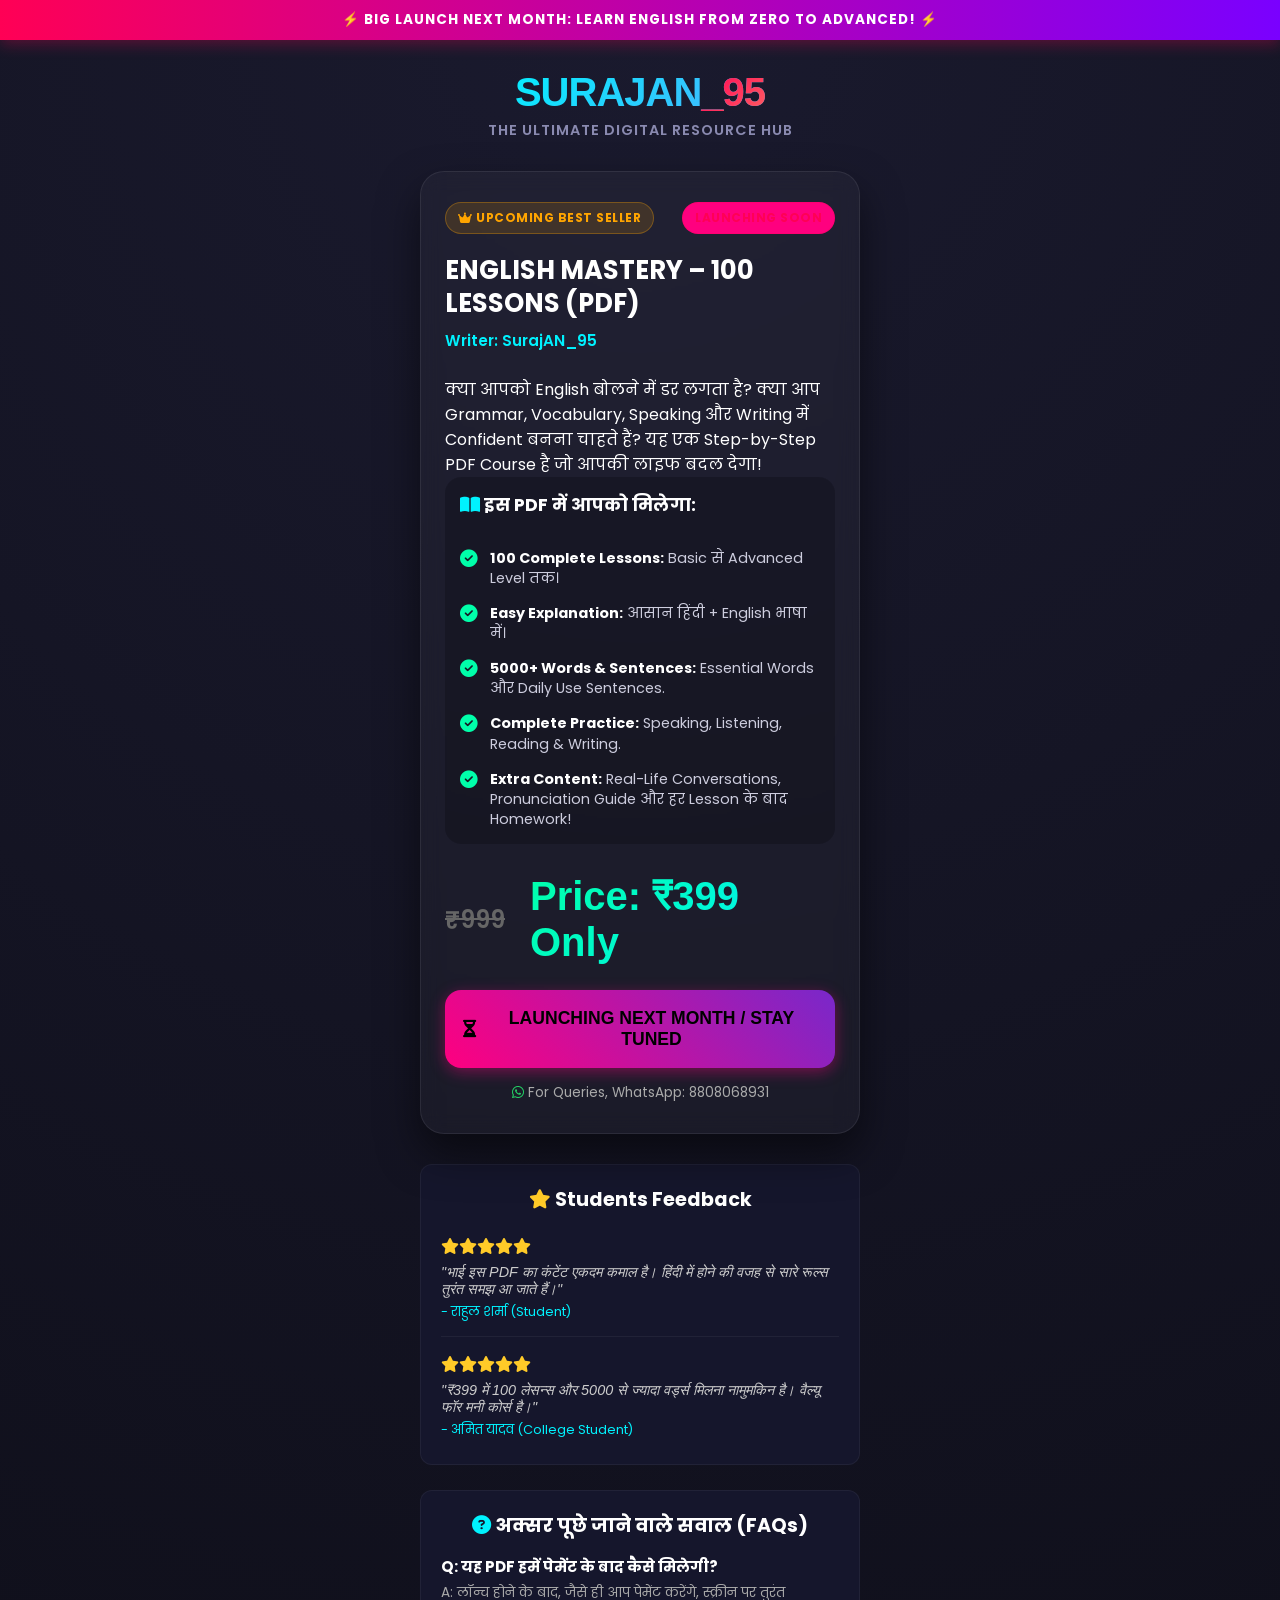
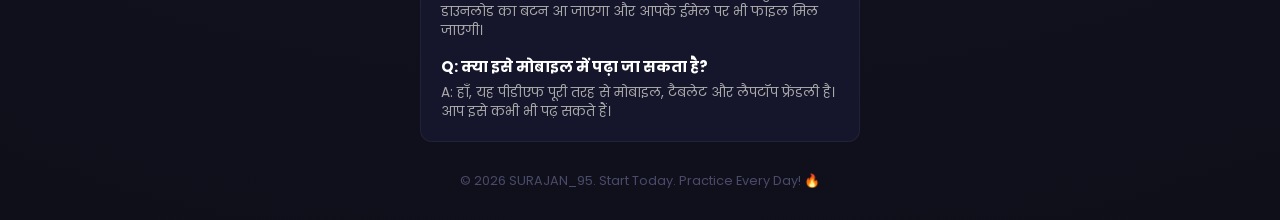
==== commit 8c116e54: "Create store.html" ====
--- a/store.html
+++ b/store.html
@@ -13,7 +13,7 @@
 
     <!-- Top Announcement Bar -->
     <div class="announcement-bar">
-        ⚡ सीमित समय का ऑफर: Learn English from Zero to Advanced! ⚡
+        ⚡ BIG LAUNCH NEXT MONTH: Learn English from Zero to Advanced! ⚡
     </div>
 
     <!-- Main Container -->
@@ -28,14 +28,14 @@
         <!-- Product Card -->
         <main class="product-card">
             <div class="card-badges">
-                <span class="badge best-seller"><i class="fas fa-crown"></i> BEST SELLER</span>
-                <span class="badge discount">SPECIAL OFFER</span>
+                <span class="badge best-seller"><i class="fas fa-crown"></i> UPCOMING BEST SELLER</span>
+                <span class="badge discount" style="background: #ff007f;">LAUNCHING SOON</span>
             </div>
 
             <h2 class="product-title">ENGLISH MASTERY – 100 LESSONS (PDF)</h2>
             <p class="product-subtitle" style="color: #00f2fe; font-weight: 600; margin-top: 5px;">Writer: SurajAN_95</p>
 
-            <p class="product-pitch">क्या आपको English बोलने में डर लगता है? क्या आप Grammar, Vocabulary, Speaking और Writing में Confident बनना चाहते हैं? यह एक Step-by-Step PDF Course है!</p>
+            <p class="product-pitch">क्या आपको English बोलने में डर लगता है? क्या आप Grammar, Vocabulary, Speaking और Writing में Confident बनना चाहते हैं? यह एक Step-by-Step PDF Course है जो आपकी लाइफ बदल देगा!</p>
 
             <!-- Features List -->
             <div class="product-features">
@@ -63,48 +63,62 @@
                 </div>
             </div>
 
-            <!-- Target Audience -->
-            <div class="audience-section" style="margin: 20px 0; padding: 15px; background: rgba(255,255,255,0.03); border-radius: 8px; border-left: 4px solid #00f2fe;">
-                <h4 style="color: #fff; margin-bottom: 8px;"><i class="fas fa-target"></i> यह PDF किन लोगों के लिए है?</h4>
-                <p style="color: #ccc; font-size: 0.9rem; line-height: 1.5;">School/College Students, Job Seekers, Competitive Exams और हर वो इंसान जो Fluently English बोलना चाहता है!</p>
-            </div>
-
             <!-- Pricing -->
             <div class="price-section">
                 <span class="original-price" style="text-decoration: line-through; color: #666; font-size: 1.5rem; margin-right: 10px;">₹999</span>
-                <span class="current-price">₹399 Only</span>
+                <span class="current-price">Price: ₹399 Only</span>
             </div>
 
-            <!-- CTA Button -->
-            <button id="checkout-btn" class="buy-now-btn">
-                <i class="fas fa-shopping-cart"></i> INSTANT DOWNLOAD NOW
+            <!-- CTA Button (Hyped Mode) -->
+            <button id="checkout-btn" class="buy-now-btn" style="background: linear-gradient(45deg, #ff007f, #7928ca); box-shadow: 0 4px 15px rgba(255, 0, 127, 0.4);">
+                <i class="fas fa-hourglass-half"></i> LAUNCHING NEXT MONTH / STAY TUNED
             </button>
 
             <!-- Support info -->
             <p style="color: #aaa; font-size: 0.85rem; margin-top: 15px; text-align: center;">
-                <i class="fab fa-whatsapp" style="color: #25D366;"></i> Support WhatsApp: 8808068931
+                <i class="fab fa-whatsapp" style="color: #25D366;"></i> For Queries, WhatsApp: 8808068931
             </p>
-
-            <!-- Trust Badges -->
-            <div class="trust-badges">
-                <div class="trust-item">
-                    <i class="fas fa-shield-alt"></i>
-                    <span>Secure Checkout</span>
-                </div>
-                <div class="trust-item">
-                    <i class="fas fa-bolt"></i>
-                    <span>Instant Delivery</span>
-                </div>
-            </div>
         </main>
 
+        <!-- NEW: Customer Reviews Section -->
+        <section class="reviews-section" style="margin-top: 30px; background: #15162c; padding: 20px; border-radius: 12px; border: 1px solid rgba(255,255,255,0.05);">
+            <h3 style="color: #fff; margin-bottom: 20px; text-align: center; font-size: 1.2rem;"><i class="fas fa-star" style="color: #ffca28;"></i> Students Feedback</h3>
+            
+            <div class="review-card" style="margin-bottom: 15px; padding-bottom: 15px; border-bottom: 1px solid rgba(255,255,255,0.05);">
+                <div style="color: #ffca28; margin-bottom: 5px;"><i class="fas fa-star"></i><i class="fas fa-star"></i><i class="fas fa-star"></i><i class="fas fa-star"></i><i class="fas fa-star"></i></div>
+                <p style="color: #ccc; font-size: 0.9rem; font-style: italic;">"भाई इस PDF का कंटेंट एकदम कमाल है। हिंदी में होने की वजह से सारे रूल्स तुरंत समझ आ जाते हैं।"</p>
+                <span style="color: #00f2fe; font-size: 0.8rem; display: block; margin-top: 5px;">- राहुल शर्मा (Student)</span>
+            </div>
+
+            <div class="review-card" style="margin-bottom: 5px;">
+                <div style="color: #ffca28; margin-bottom: 5px;"><i class="fas fa-star"></i><i class="fas fa-star"></i><i class="fas fa-star"></i><i class="fas fa-star"></i><i class="fas fa-star"></i></div>
+                <p style="color: #ccc; font-size: 0.9rem; font-style: italic;">"₹399 में 100 लेसन्स और 5000 से ज्यादा वर्ड्स मिलना नामुमकिन है। वैल्यू फॉर मनी कोर्स है।"</p>
+                <span style="color: #00f2fe; font-size: 0.8rem; display: block; margin-top: 5px;">- अमित यादव (College Student)</span>
+            </div>
+        </section>
+
+        <!-- NEW: FAQ Section -->
+        <section class="faq-section" style="margin-top: 25px; background: #15162c; padding: 20px; border-radius: 12px; border: 1px solid rgba(255,255,255,0.05);">
+            <h3 style="color: #fff; margin-bottom: 15px; text-align: center; font-size: 1.2rem;"><i class="fas fa-question-circle" style="color: #00f2fe;"></i> अक्सर पूछे जाने वाले सवाल (FAQs)</h3>
+            
+            <div style="margin-bottom: 15px;">
+                <h4 style="color: #fff; font-size: 0.95rem; margin-bottom: 5px;">Q: यह PDF हमें पेमेंट के बाद कैसे मिलेगी?</h4>
+                <p style="color: #aaa; font-size: 0.85rem; line-height: 1.4;">A: लॉन्च होने के बाद, जैसे ही आप पेमेंट करेंगे, स्क्रीन पर तुरंत डाउनलोड का बटन आ जाएगा और आपके ईमेल पर भी फाइल मिल जाएगी।</p>
+            </div>
+
+            <div>
+                <h4 style="color: #fff; font-size: 0.95rem; margin-bottom: 5px;">Q: क्या इसे मोबाइल में पढ़ा जा सकता है?</h4>
+                <p style="color: #aaa; font-size: 0.85rem; line-height: 1.4;">A: हाँ, यह पीडीएफ पूरी तरह से मोबाइल, टैबलेट और लैपटॉप फ्रेंडली है। आप इसे कभी भी पढ़ सकते हैं।</p>
+            </div>
+        </section>
+
         <!-- Footer -->
-        <footer class="store-footer">
+        <footer class="store-footer" style="margin-top: 30px;">
             <p>&copy; 2026 SURAJAN_95. Start Today. Practice Every Day! 🔥</p>
         </footer>
     </div>
 
     <script src="script.js"></script>
 </body>
-              </html>
-                  
+  </html>
+  
